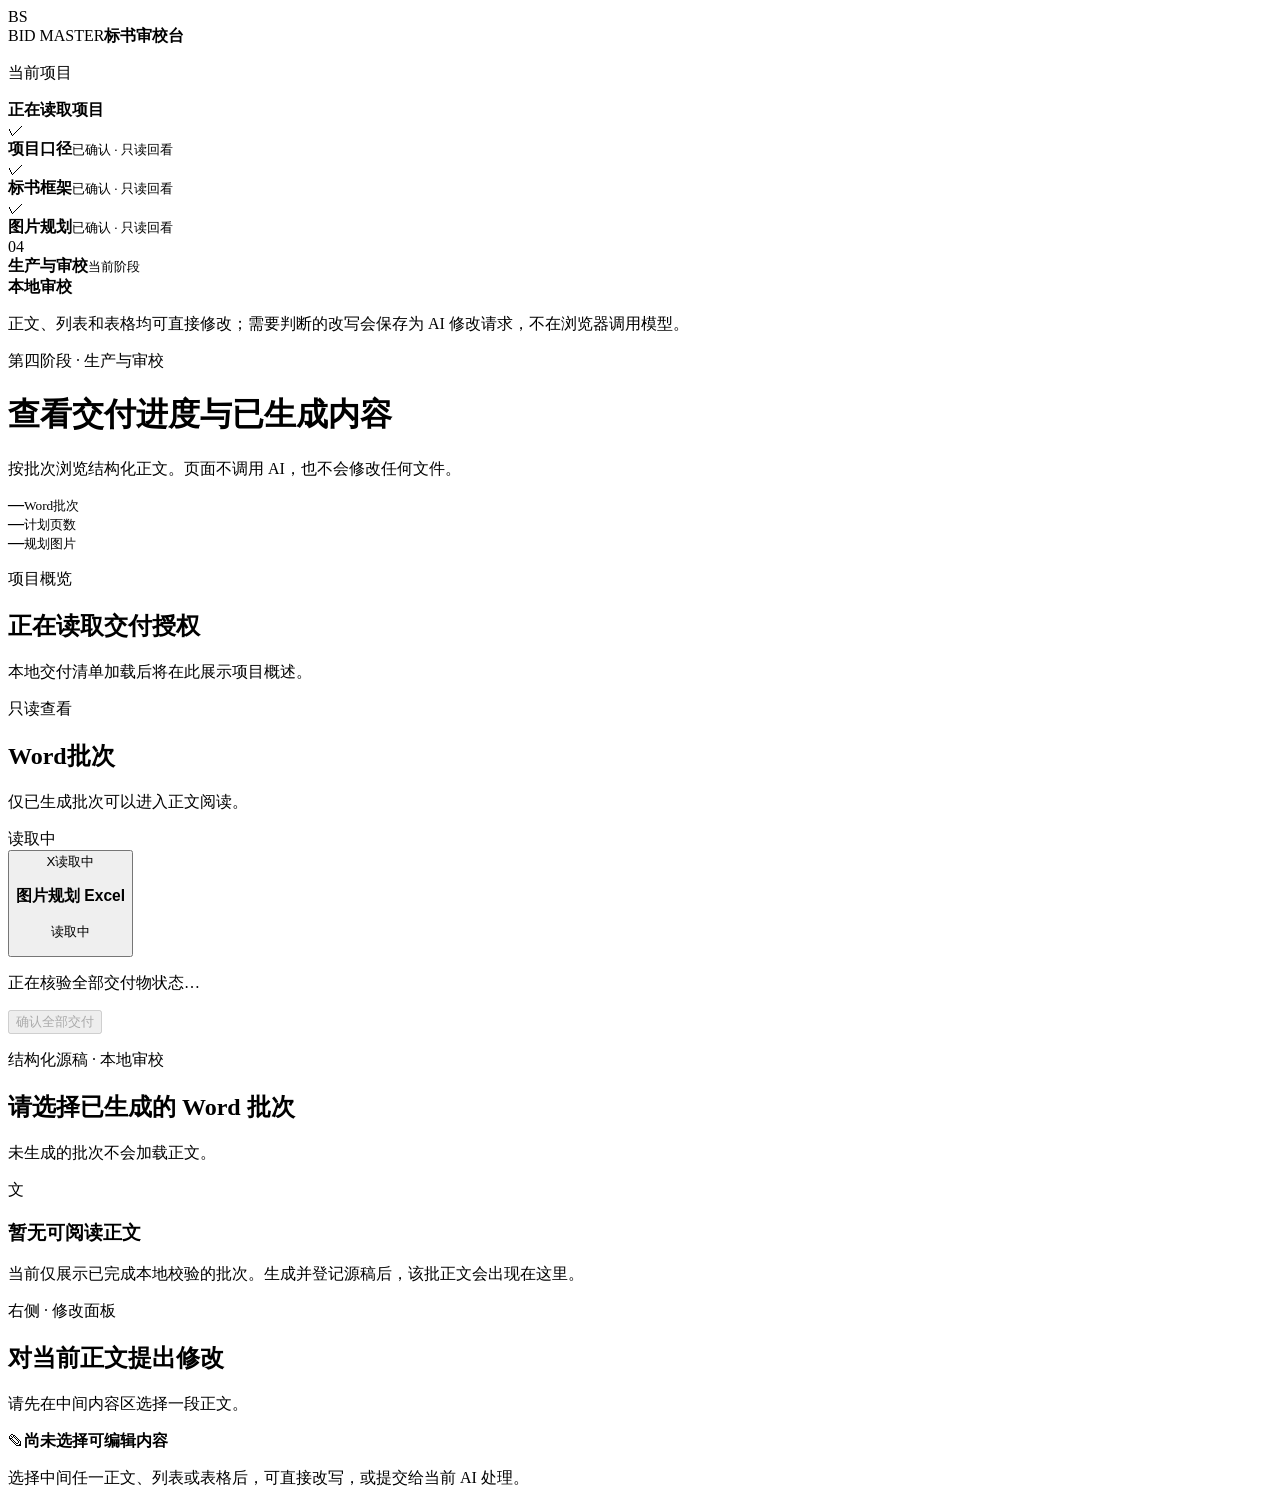
==== scripts/bid_delivery_ui/static/index.html @ f3ff9039 "Initial biaoshu-master skill package" ====
<!doctype html>
<html lang="zh-CN">
<head>
  <meta charset="utf-8">
  <meta name="viewport" content="width=device-width, initial-scale=1">
  <title>生产与审校台 · 标书</title>
  <link rel="stylesheet" href="/reader.css">
  <link rel="stylesheet" href="/review.css?v=2">
  <link rel="stylesheet" href="/reader-overrides.css?v=2">
  <link rel="stylesheet" href="/reader-scale.css?v=3">
  <link rel="stylesheet" href="/reader-editable.css?v=2">
</head>
<body>
  <aside class="sidebar">
    <div class="brand"><span class="brand-mark">BS</span><div><span class="brand-en">BID MASTER</span><strong>标书审校台</strong></div></div>
    <div class="project-card"><span class="signal"></span><p>当前项目</p><strong id="project-name">正在读取项目</strong></div>
    <nav class="stages" aria-label="生产审校阶段">
      <div class="stage complete stage-link" data-stage="stage1"><span>✓</span><div><strong>项目口径</strong><small>已确认 · 只读回看</small></div></div>
      <div class="stage complete stage-link" data-stage="stage2"><span>✓</span><div><strong>标书框架</strong><small>已确认 · 只读回看</small></div></div>
      <div class="stage complete stage-link" data-stage="stage3"><span>✓</span><div><strong>图片规划</strong><small>已确认 · 只读回看</small></div></div>
      <div class="stage active"><span>04</span><div><strong>生产与审校</strong><small>当前阶段</small></div></div>
    </nav>
    <div class="sidebar-note"><b>本地审校</b><p>正文、列表和表格均可直接修改；需要判断的改写会保存为 AI 修改请求，不在浏览器调用模型。</p></div>
  </aside>

  <main class="workspace">
    <header class="topbar">
      <div><p class="eyebrow">第四阶段 · 生产与审校</p><h1>查看交付进度与已生成内容</h1><p class="subtitle">按批次浏览结构化正文。页面不调用 AI，也不会修改任何文件。</p></div>
      <div class="metrics"><div><b id="metric-batches">—</b><small>Word批次</small></div><div><b id="metric-pages">—</b><small>计划页数</small></div><div><b id="metric-images">—</b><small>规划图片</small></div></div>
    </header>

    <section class="summary-card compact-summary">
      <div class="summary-copy"><p class="section-label">项目概览</p><h2 id="project-title">正在读取交付授权</h2><p id="project-overview">本地交付清单加载后将在此展示项目概述。</p><span id="project-client" class="client-tag"></span></div>
      <div class="readonly-pill">只读查看</div>
    </section>

    <section class="delivery-layout">
      <div class="batch-panel card">
        <div class="panel-head"><div><h2>Word批次</h2><p>仅已生成批次可以进入正文阅读。</p></div><span id="delivery-status" class="status-badge">读取中</span></div>
        <div id="batch-list" class="batch-list" aria-live="polite"></div>
        <button id="view-image-plan" class="batch-card excel-batch-card" type="button"><span class="batch-number excel-icon">X</span><span id="excel-state" class="batch-state">读取中</span><h3>图片规划 Excel</h3><p id="excel-status">读取中</p></button>
        <div class="final-delivery-action"><p id="final-action-note">正在核验全部交付物状态…</p><button id="confirm-final" class="button-primary" type="button" disabled>确认全部交付</button></div>
      </div>

      <div class="reader-panel card">
        <div class="reader-head"><div><p class="section-label">结构化源稿 · 本地审校</p><h2 id="reader-title">请选择已生成的 Word 批次</h2><p id="reader-meta">未生成的批次不会加载正文。</p><p id="reader-validation" class="validation-info" hidden></p><div id="wps-page-check" class="wps-page-check" hidden><span id="wps-page-note"></span><input id="wps-actual-pages" type="number" min="1" inputmode="numeric" aria-label="WPS实际页数"><button id="save-wps-pages" type="button">登记页数</button></div></div><span id="reader-version" class="version-tag" hidden></span></div>
        <div id="reader-empty" class="reader-empty"><span>文</span><h3>暂无可阅读正文</h3><p>当前仅展示已完成本地校验的批次。生成并登记源稿后，该批正文会出现在这里。</p></div>
        <article id="reader-content" class="reader-content" hidden></article>
        <div id="reader-footer" class="reader-footer" hidden><span id="reader-progress"></span><div class="reader-actions"><button id="load-more" type="button">展开更多内容</button><button id="confirm-batch" class="button-primary" type="button" hidden>确认并交付本批 Word</button><button id="confirm-image-plan" class="button-primary" type="button" hidden>确认并交付图片规划 Excel</button></div></div>
      </div>
      <aside class="revision-panel card">
        <div class="revision-head"><p id="revision-kicker" class="section-label">右侧 · 修改面板</p><h2 id="revision-title">对当前正文提出修改</h2><p id="revision-target">请先在中间内容区选择一段正文。</p></div>
        <div id="revision-empty" class="revision-empty"><span>✎</span><strong>尚未选择可编辑内容</strong><p>选择中间任一正文、列表或表格后，可直接改写，或提交给当前 AI 处理。</p></div>
        <div id="revision-form" class="revision-form" hidden>
          <label for="revision-mode">修改方式</label>
          <select id="revision-mode"><option value="direct">人工直接修改（不调用 AI）</option><option value="ai">AI 整段改写</option></select>
          <label id="revision-label" for="revision-text">修改后的正文</label>
          <textarea id="revision-text" rows="12" placeholder="输入修改后的完整正文，保存后本批 Word 将进入待重新导出状态。"></textarea>
          <p id="revision-help" class="revision-help">人工直接修改会立即保存并本地重导出；只有 AI 改写才会向当前对话提交请求。</p>
          <button id="submit-revision" class="button-primary" type="button">保存直接修改</button>
        </div>
        <div id="excel-revision-form" class="revision-form" hidden>
          <div id="excel-position-context" class="excel-position-context"></div>
          <label for="excel-revision-mode">修改方式</label>
          <select id="excel-revision-mode"><option value="direct">人工直接修改（不调用 AI）</option><option value="ai">AI 改写当前图片规划</option></select>
          <div id="excel-direct-fields">
            <label for="excel-name">图片名称</label><input id="excel-name" type="text" maxlength="120">
            <label for="excel-type">图片类型</label><input id="excel-type" type="text" maxlength="80">
            <label for="excel-purpose">用途 / 核心表达</label><textarea id="excel-purpose" rows="4"></textarea>
            <label for="excel-core-nodes">核心节点（每行一项）</label><textarea id="excel-core-nodes" rows="4"></textarea>
            <label for="excel-composition">构图建议</label><textarea id="excel-composition" rows="4"></textarea>
            <label for="excel-orientation">画面方向</label><select id="excel-orientation"><option value="landscape">横向</option><option value="portrait">纵向</option><option value="square">方形</option><option value="auto">自适应</option></select>
            <label for="excel-placement-note">具体放置说明</label><textarea id="excel-placement-note" rows="3"></textarea>
            <label class="check-label"><input id="excel-overview" type="checkbox"> 设为章节总览图</label>
          </div>
          <div id="excel-ai-fields" hidden><label for="excel-ai-instruction">希望 AI 如何改写当前图片规划</label><textarea id="excel-ai-instruction" rows="7" placeholder="例如：保留放置位置，将图片改为更清晰的横向闭环图，突出问题识别、实施动作和验收指标。"></textarea></div>
          <p id="excel-revision-help" class="revision-help">人工修改会立即保存并本地重导出，不会唤醒 AI。</p>
          <button id="save-image-plan" class="button-primary" type="button">保存图片规划修改并重导出</button>
        </div>
      </aside>
    </section>
  </main>
  <div id="toast" class="toast" role="status" aria-live="polite"></div>
  <script src="/reader.js?v=11"></script>
</body>
</html>
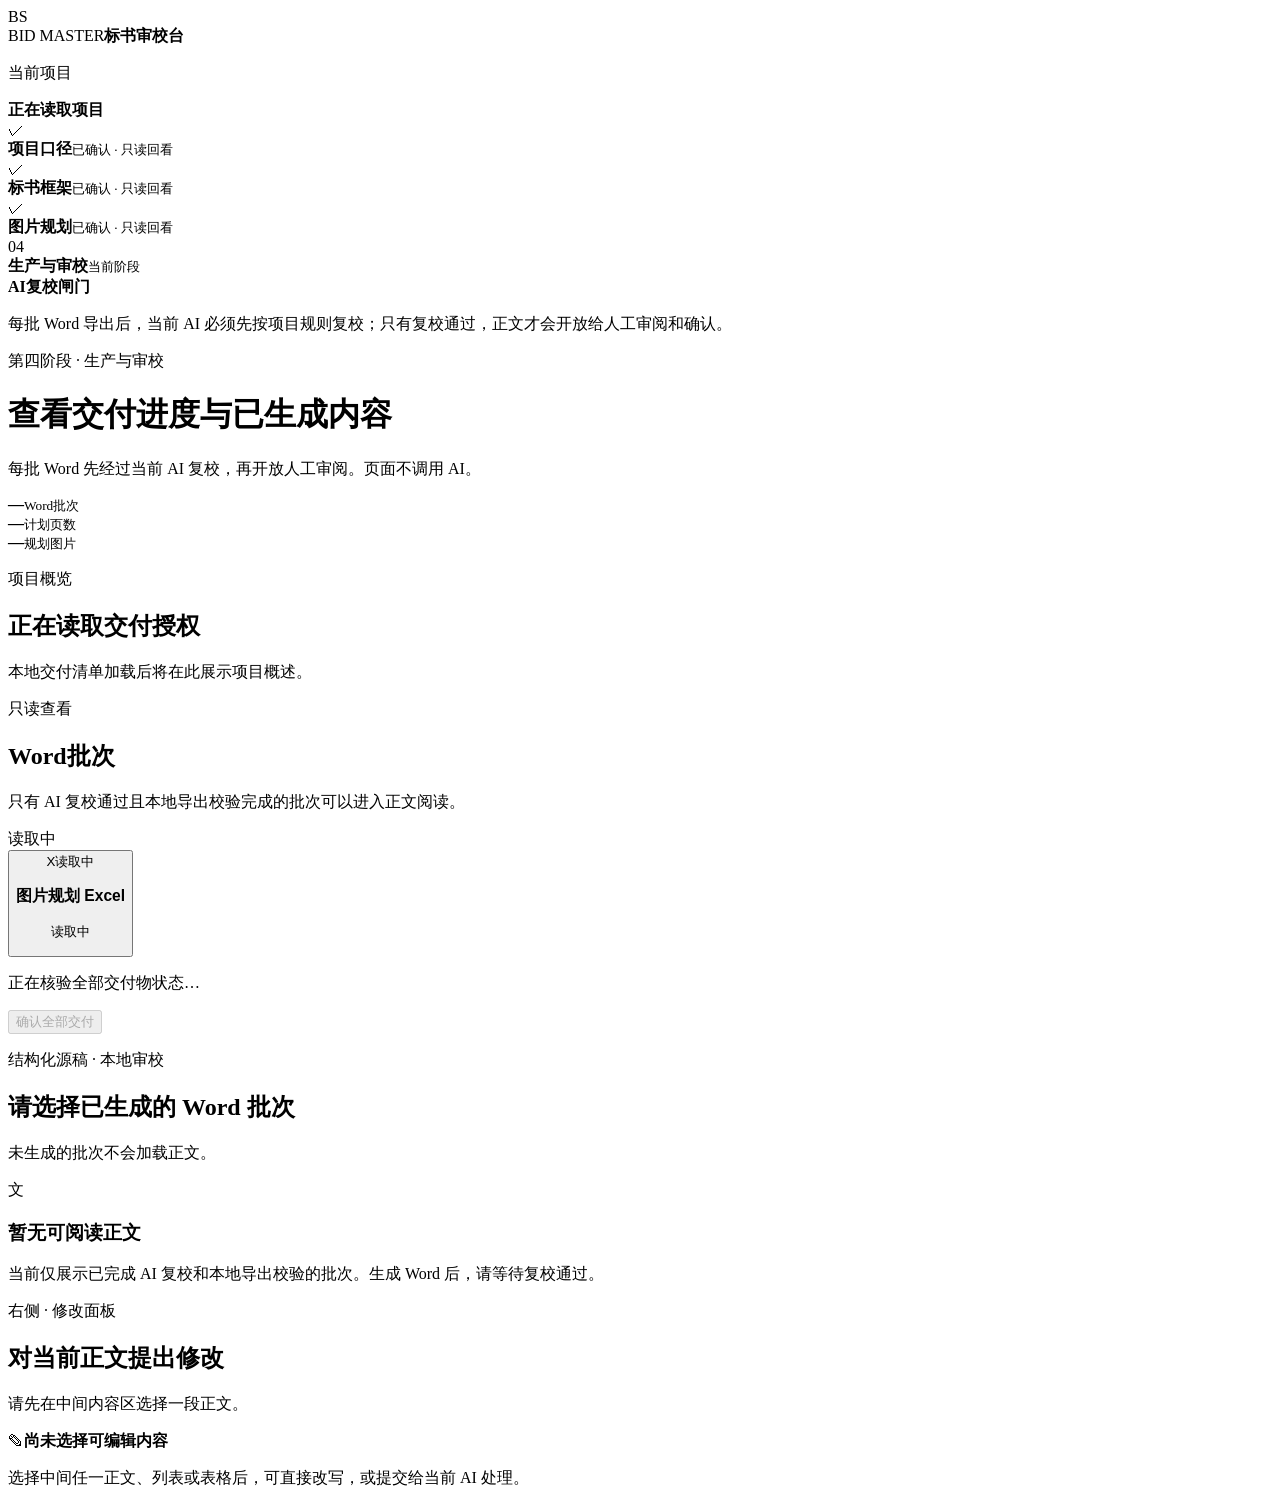
==== commit eaf25f21: "feat: add bid workspace lifecycle, recheck gate, and rule profiles" ====
--- a/scripts/bid_delivery_ui/static/index.html
+++ b/scripts/bid_delivery_ui/static/index.html
@@ -20,12 +20,12 @@
       <div class="stage complete stage-link" data-stage="stage3"><span>✓</span><div><strong>图片规划</strong><small>已确认 · 只读回看</small></div></div>
       <div class="stage active"><span>04</span><div><strong>生产与审校</strong><small>当前阶段</small></div></div>
     </nav>
-    <div class="sidebar-note"><b>本地审校</b><p>正文、列表和表格均可直接修改；需要判断的改写会保存为 AI 修改请求，不在浏览器调用模型。</p></div>
+    <div class="sidebar-note"><b>AI复校闸门</b><p>每批 Word 导出后，当前 AI 必须先按项目规则复校；只有复校通过，正文才会开放给人工审阅和确认。</p></div>
   </aside>
 
   <main class="workspace">
     <header class="topbar">
-      <div><p class="eyebrow">第四阶段 · 生产与审校</p><h1>查看交付进度与已生成内容</h1><p class="subtitle">按批次浏览结构化正文。页面不调用 AI，也不会修改任何文件。</p></div>
+      <div><p class="eyebrow">第四阶段 · 生产与审校</p><h1>查看交付进度与已生成内容</h1><p class="subtitle">每批 Word 先经过当前 AI 复校，再开放人工审阅。页面不调用 AI。</p></div>
       <div class="metrics"><div><b id="metric-batches">—</b><small>Word批次</small></div><div><b id="metric-pages">—</b><small>计划页数</small></div><div><b id="metric-images">—</b><small>规划图片</small></div></div>
     </header>
 
@@ -36,7 +36,7 @@
 
     <section class="delivery-layout">
       <div class="batch-panel card">
-        <div class="panel-head"><div><h2>Word批次</h2><p>仅已生成批次可以进入正文阅读。</p></div><span id="delivery-status" class="status-badge">读取中</span></div>
+        <div class="panel-head"><div><h2>Word批次</h2><p>只有 AI 复校通过且本地导出校验完成的批次可以进入正文阅读。</p></div><span id="delivery-status" class="status-badge">读取中</span></div>
         <div id="batch-list" class="batch-list" aria-live="polite"></div>
         <button id="view-image-plan" class="batch-card excel-batch-card" type="button"><span class="batch-number excel-icon">X</span><span id="excel-state" class="batch-state">读取中</span><h3>图片规划 Excel</h3><p id="excel-status">读取中</p></button>
         <div class="final-delivery-action"><p id="final-action-note">正在核验全部交付物状态…</p><button id="confirm-final" class="button-primary" type="button" disabled>确认全部交付</button></div>
@@ -44,7 +44,7 @@
 
       <div class="reader-panel card">
         <div class="reader-head"><div><p class="section-label">结构化源稿 · 本地审校</p><h2 id="reader-title">请选择已生成的 Word 批次</h2><p id="reader-meta">未生成的批次不会加载正文。</p><p id="reader-validation" class="validation-info" hidden></p><div id="wps-page-check" class="wps-page-check" hidden><span id="wps-page-note"></span><input id="wps-actual-pages" type="number" min="1" inputmode="numeric" aria-label="WPS实际页数"><button id="save-wps-pages" type="button">登记页数</button></div></div><span id="reader-version" class="version-tag" hidden></span></div>
-        <div id="reader-empty" class="reader-empty"><span>文</span><h3>暂无可阅读正文</h3><p>当前仅展示已完成本地校验的批次。生成并登记源稿后，该批正文会出现在这里。</p></div>
+        <div id="reader-empty" class="reader-empty"><span>文</span><h3>暂无可阅读正文</h3><p>当前仅展示已完成 AI 复校和本地导出校验的批次。生成 Word 后，请等待复校通过。</p></div>
         <article id="reader-content" class="reader-content" hidden></article>
         <div id="reader-footer" class="reader-footer" hidden><span id="reader-progress"></span><div class="reader-actions"><button id="load-more" type="button">展开更多内容</button><button id="confirm-batch" class="button-primary" type="button" hidden>确认并交付本批 Word</button><button id="confirm-image-plan" class="button-primary" type="button" hidden>确认并交付图片规划 Excel</button></div></div>
       </div>
@@ -81,6 +81,6 @@
     </section>
   </main>
   <div id="toast" class="toast" role="status" aria-live="polite"></div>
-  <script src="/reader.js?v=11"></script>
+  <script src="/reader.js?v=12"></script>
 </body>
 </html>
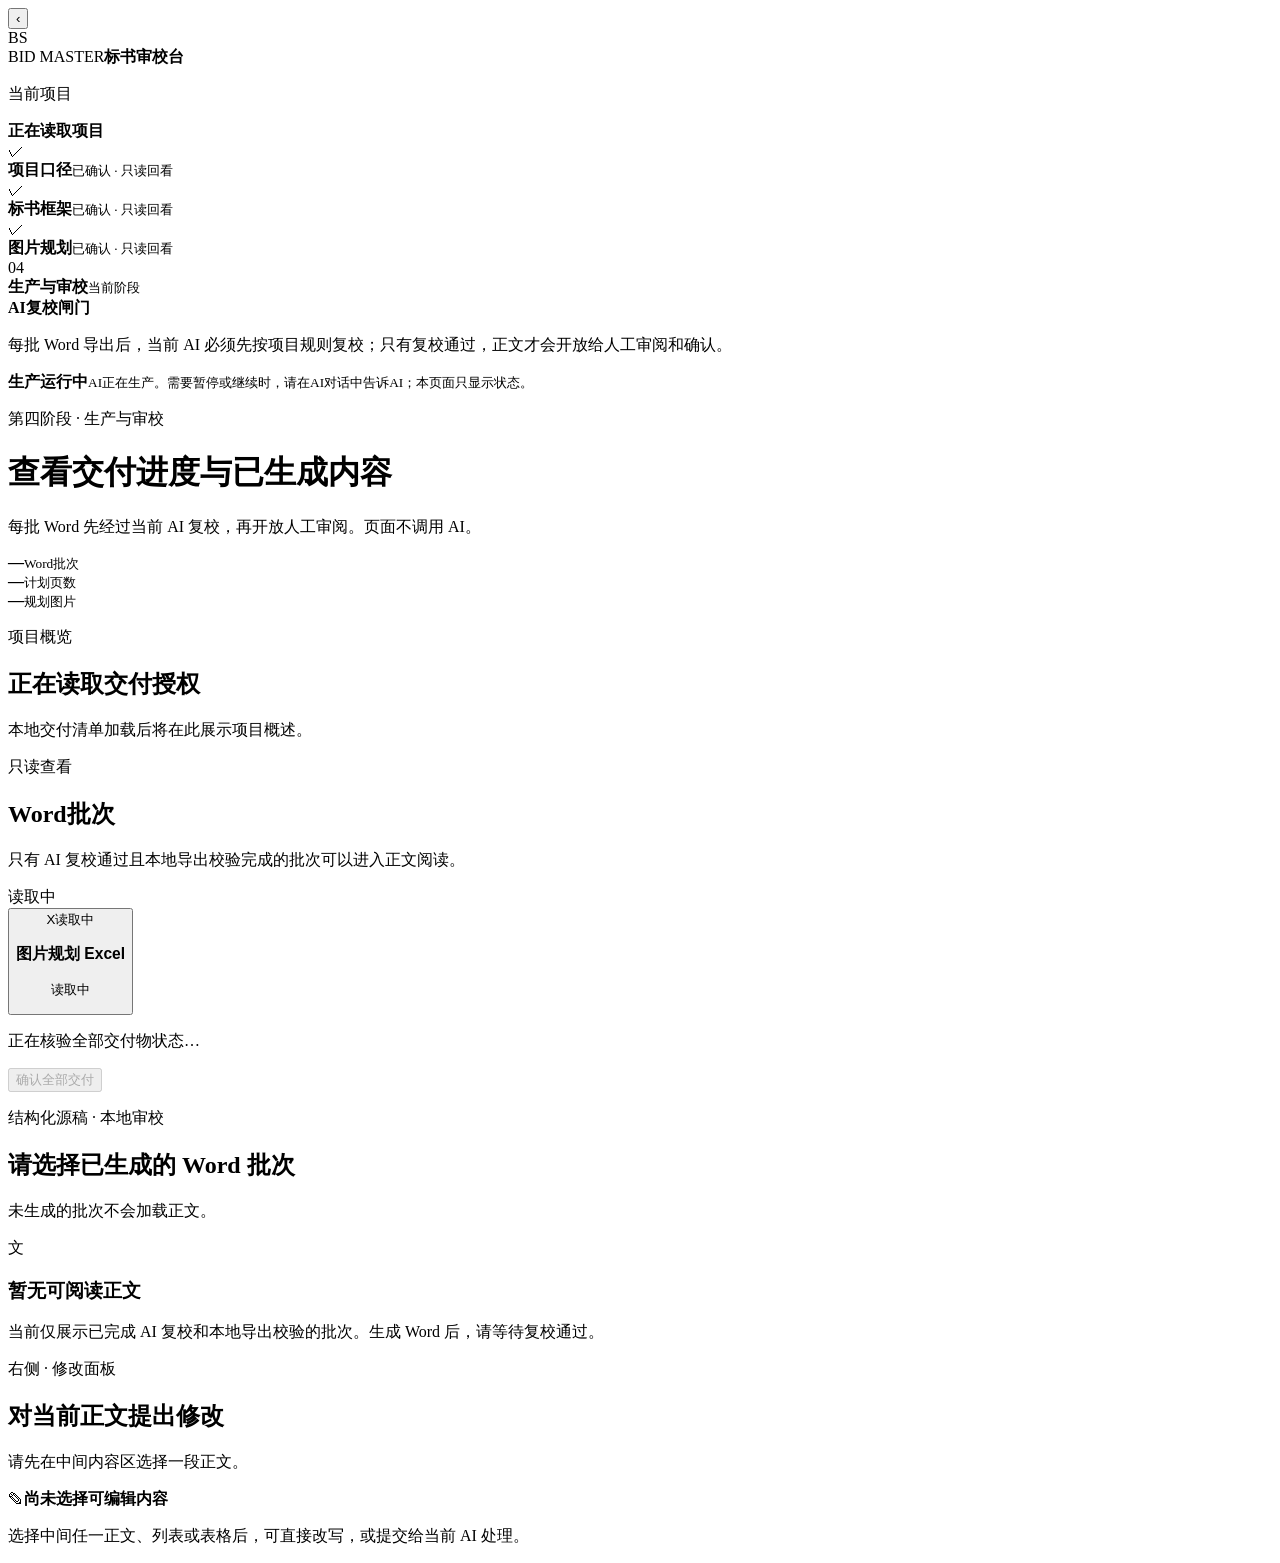
==== commit eea0cbbf: "feat: release biaoshu-master 0.1.24" ====
--- a/scripts/bid_delivery_ui/static/index.html
+++ b/scripts/bid_delivery_ui/static/index.html
@@ -4,14 +4,15 @@
   <meta charset="utf-8">
   <meta name="viewport" content="width=device-width, initial-scale=1">
   <title>生产与审校台 · 标书</title>
-  <link rel="stylesheet" href="/reader.css">
+  <link rel="stylesheet" href="/reader.css?v=3">
   <link rel="stylesheet" href="/review.css?v=2">
-  <link rel="stylesheet" href="/reader-overrides.css?v=2">
+  <link rel="stylesheet" href="/reader-overrides.css?v=5">
   <link rel="stylesheet" href="/reader-scale.css?v=3">
   <link rel="stylesheet" href="/reader-editable.css?v=2">
 </head>
 <body>
   <aside class="sidebar">
+    <button class="sidebar-collapse-toggle" id="sidebar-collapse-toggle" type="button" aria-label="收起左侧状态栏" title="收起左侧状态栏">‹</button>
     <div class="brand"><span class="brand-mark">BS</span><div><span class="brand-en">BID MASTER</span><strong>标书审校台</strong></div></div>
     <div class="project-card"><span class="signal"></span><p>当前项目</p><strong id="project-name">正在读取项目</strong></div>
     <nav class="stages" aria-label="生产审校阶段">
@@ -24,6 +25,9 @@
   </aside>
 
   <main class="workspace">
+    <section class="production-control-banner" id="production-control-banner" aria-live="polite">
+      <div><strong id="production-control-title">生产运行中</strong><small id="production-control-detail">AI正在生产。需要暂停或继续时，请在AI对话中告诉AI；本页面只显示状态。</small></div>
+    </section>
     <header class="topbar">
       <div><p class="eyebrow">第四阶段 · 生产与审校</p><h1>查看交付进度与已生成内容</h1><p class="subtitle">每批 Word 先经过当前 AI 复校，再开放人工审阅。页面不调用 AI。</p></div>
       <div class="metrics"><div><b id="metric-batches">—</b><small>Word批次</small></div><div><b id="metric-pages">—</b><small>计划页数</small></div><div><b id="metric-images">—</b><small>规划图片</small></div></div>
@@ -81,6 +85,6 @@
     </section>
   </main>
   <div id="toast" class="toast" role="status" aria-live="polite"></div>
-  <script src="/reader.js?v=12"></script>
+  <script src="/reader.js?v=14"></script>
 </body>
 </html>
